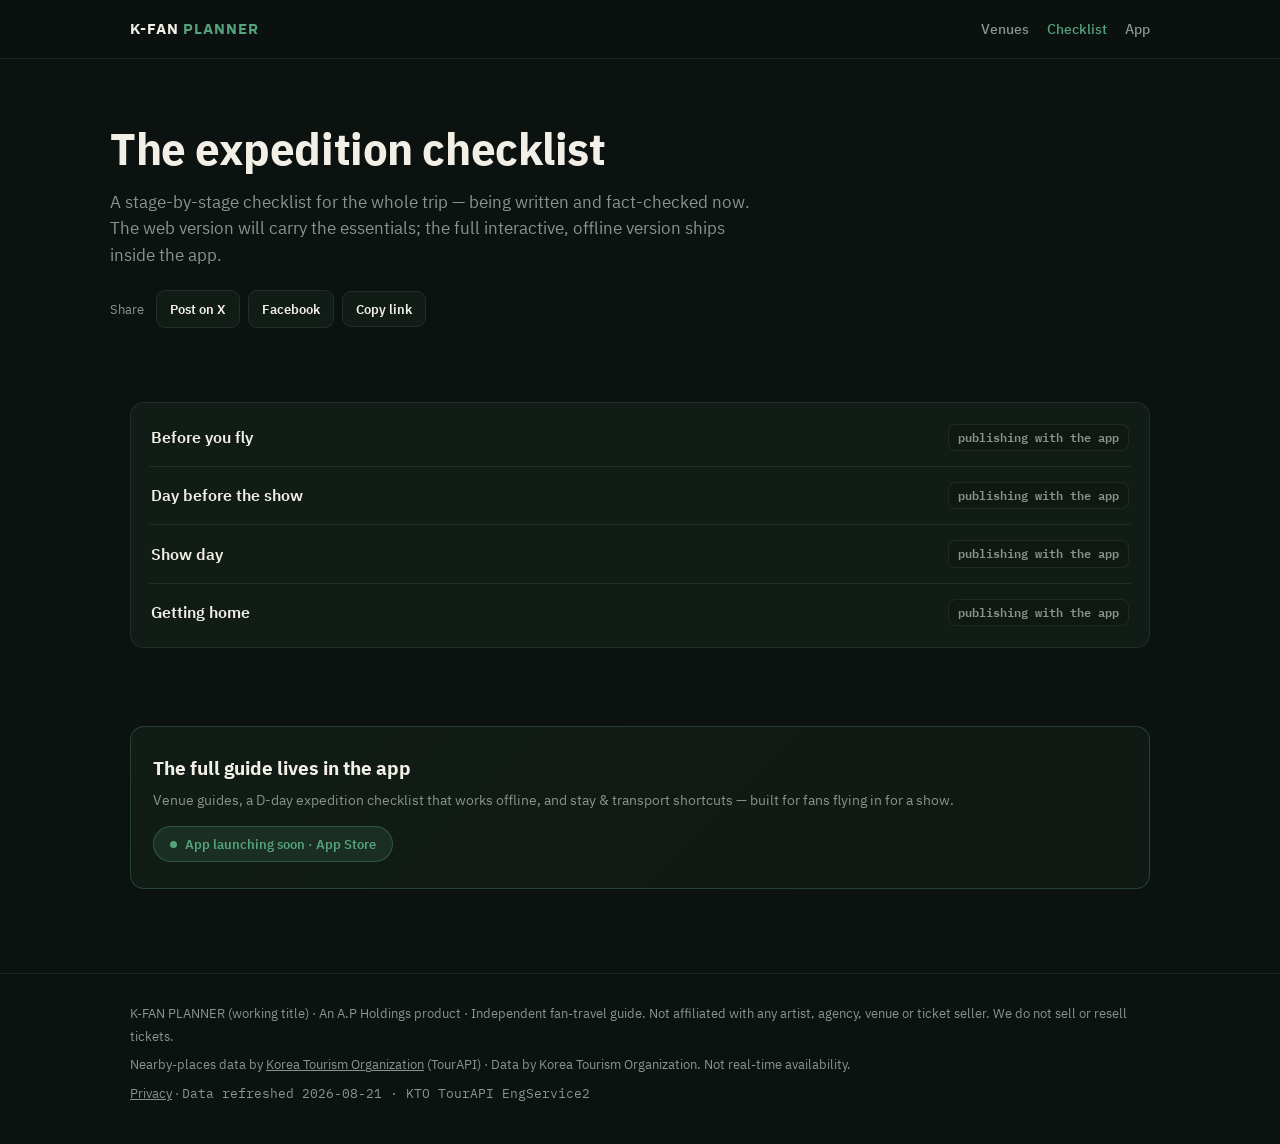
==== checklist.html @ c08cbb6b "K-FAN PLANNER 웹 v0.1 — 사이트 골격 (홈·공연장 5·서울아레나 선점·체크리스트·처리방침 자리) 이관서 KFAN_WEB_HANDOVER(2026-08-21) §7 " ====
<!DOCTYPE html>
<html lang="en">
<head>
<meta charset="utf-8">
<meta name="viewport" content="width=device-width, initial-scale=1">
<title>Concert Expedition Checklist — K-FAN PLANNER</title>
<meta name="description" content="The D-day checklist for K-pop concert trips to Korea. Full offline version ships with the app.">
<meta property="og:title" content="Concert Expedition Checklist — K-FAN PLANNER">
<meta property="og:description" content="The D-day checklist for K-pop concert trips to Korea. Full offline version ships with the app.">
<meta property="og:type" content="website">
<meta name="theme-color" content="#0B1210">
<link rel="preconnect" href="https://fonts.googleapis.com">
<link rel="preconnect" href="https://fonts.gstatic.com" crossorigin>
<link href="https://fonts.googleapis.com/css2?family=IBM+Plex+Sans+KR:wght@400;500;600;700&family=IBM+Plex+Mono:wght@400;600&display=swap" rel="stylesheet">
<link rel="stylesheet" href="assets/kfan.css">

</head>
<body>
<header class="site"><div class="wrap">
  <a class="logo" href="index.html">K-FAN <b>PLANNER</b></a>
  <nav class="main">
    <a href="index.html#venues" >Venues</a>
    <a href="checklist.html" class="on">Checklist</a>
    <a href="index.html#app" >App</a>
  </nav>
</div></header>
<div class="hero wrap">
  <h1>The expedition checklist</h1>
  <p class="lede">A stage-by-stage checklist for the whole trip &mdash; being written and fact-checked now.
  The web version will carry the essentials; the full interactive, offline version ships inside the app.</p>
  <div class="share"><span>Share</span>
  <a data-share="x" href="#">Post on X</a>
  <a data-share="fb" href="#">Facebook</a>
  <button data-share="copy" type="button">Copy link</button>
</div>
</div>
<section><div class="wrap"><div class="card" style="padding:6px 18px"><div class="gsec"><div class="t"><span>Before you fly</span><span class="pending">publishing with the app</span></div></div>
<div class="gsec"><div class="t"><span>Day before the show</span><span class="pending">publishing with the app</span></div></div>
<div class="gsec"><div class="t"><span>Show day</span><span class="pending">publishing with the app</span></div></div>
<div class="gsec"><div class="t"><span>Getting home</span><span class="pending">publishing with the app</span></div></div></div></div></section>
<section id="app"><div class="wrap"><div class="appcta">
  <h2>The full guide lives in the app</h2>
  <p>Venue guides, a D-day expedition checklist that works offline, and stay &amp; transport shortcuts &mdash; built for fans flying in for a show.</p>
  <span class="badge-soon"><span class="dot"></span>App launching soon &middot; App Store</span>
</div></div></section>
<footer class="site"><div class="wrap">
  <div>K-FAN PLANNER (working title) &middot; An A.P Holdings product &middot; Independent fan-travel guide.
  Not affiliated with any artist, agency, venue or ticket seller. We do not sell or resell tickets.</div>
  <div style="margin-top:6px">Nearby-places data by <a href="https://knto.or.kr" rel="noopener" target="_blank">Korea Tourism Organization</a> (TourAPI) &middot; <span data-disclaimer></span></div>
  <div style="margin-top:6px"><a href="privacy.html">Privacy</a> &middot; <span id="dataStamp" class="mono"></span></div>
</div></footer>
<script src="assets/kfan.js"></script>
</body></html>
---- assets/kfan.css ----
/* K-FAN PLANNER — A.P common dark tokens */
:root{
  --ink:#0B1210; --panel:#121C17; --jade:#55A27C; --paper:#F2EFE6; --muted:#8A948D;
  --panel2:#0F1813; --line:rgba(242,239,230,.08); --jade-soft:rgba(85,162,124,.14);
  --r:14px; --maxw:1060px;
}
*{box-sizing:border-box}
html{scroll-behavior:smooth}
body{margin:0; background:var(--ink); color:var(--paper);
  font-family:"IBM Plex Sans KR","IBM Plex Sans",system-ui,sans-serif; line-height:1.6}
code,.mono{font-family:"IBM Plex Mono",ui-monospace,monospace}
a{color:var(--jade); text-decoration:none}
a:hover{text-decoration:underline}
img{max-width:100%}
.wrap{max-width:var(--maxw); margin:0 auto; padding:0 20px}

/* header */
header.site{position:sticky; top:0; z-index:50; background:rgba(11,18,16,.92);
  backdrop-filter:blur(8px); border-bottom:1px solid var(--line)}
header.site .wrap{display:flex; align-items:center; justify-content:space-between; height:58px}
.logo{font-weight:700; letter-spacing:.06em; color:var(--paper); font-size:15px}
.logo b{color:var(--jade)}
nav.main{display:flex; gap:18px; font-size:13.5px}
nav.main a{color:var(--muted); font-weight:500}
nav.main a:hover{color:var(--paper); text-decoration:none}
nav.main a.on{color:var(--jade)}

/* hero */
.hero{padding:64px 0 40px}
.hero h1{font-size:clamp(28px,5.4vw,44px); line-height:1.18; margin:0 0 14px; letter-spacing:-.01em}
.hero h1 em{color:var(--jade); font-style:normal}
.hero p.lede{color:var(--muted); font-size:16.5px; max-width:640px; margin:0 0 22px}
.badge-soon{display:inline-flex; align-items:center; gap:8px; background:var(--jade-soft);
  color:var(--jade); border:1px solid rgba(85,162,124,.35); border-radius:999px;
  padding:7px 16px; font-size:13px; font-weight:600}
.badge-soon .dot{width:7px; height:7px; border-radius:50%; background:var(--jade);
  animation:pulse 2s infinite}
@keyframes pulse{0%,100%{opacity:1}50%{opacity:.35}}

/* cards */
.grid{display:grid; gap:14px}
.grid.v3{grid-template-columns:repeat(auto-fill,minmax(230px,1fr))}
.card{background:var(--panel); border:1px solid var(--line); border-radius:var(--r); padding:18px}
.card h3{margin:0 0 4px; font-size:16.5px}
.card .sub{color:var(--muted); font-size:13px}
a.card{display:block; color:var(--paper); transition:.15s}
a.card:hover{text-decoration:none; border-color:rgba(85,162,124,.45); transform:translateY(-2px)}
.cap{font-family:"IBM Plex Mono",monospace; color:var(--jade); font-size:12.5px; margin-top:8px}

section{padding:34px 0}
h2.sec{font-size:21px; margin:0 0 6px}
p.secsub{color:var(--muted); font-size:14px; margin:0 0 18px}

/* venue guide sections */
.gsec{border-bottom:1px solid var(--line); padding:15px 2px}
.gsec:last-child{border-bottom:0}
.gsec .t{font-weight:600; font-size:15.5px; display:flex; justify-content:space-between; align-items:center; gap:10px}
.gsec .pending{color:var(--muted); font-size:12px; font-family:"IBM Plex Mono",monospace;
  background:var(--panel2); border:1px solid var(--line); border-radius:8px; padding:3px 9px; white-space:nowrap}

/* data lists */
.pois{display:grid; gap:10px; grid-template-columns:repeat(auto-fill,minmax(250px,1fr))}
.poi{display:flex; gap:12px; background:var(--panel); border:1px solid var(--line);
  border-radius:12px; padding:12px; align-items:center}
.poi img{width:56px; height:56px; border-radius:9px; object-fit:cover; flex:none; background:var(--panel2)}
.poi .noimg{width:56px; height:56px; border-radius:9px; flex:none; background:var(--panel2);
  display:flex; align-items:center; justify-content:center; color:var(--muted); font-size:20px}
.poi .t{font-size:13.5px; font-weight:600; line-height:1.35}
.poi .d{color:var(--muted); font-size:12px; margin-top:3px; font-family:"IBM Plex Mono",monospace}
.attribution{color:var(--muted); font-size:12px; margin-top:14px; line-height:1.6}

/* buttons */
.btnrow{display:flex; gap:10px; flex-wrap:wrap; margin-top:16px}
.btn{display:inline-flex; align-items:center; gap:8px; border-radius:11px; padding:11px 18px;
  font-size:14px; font-weight:600; border:1px solid var(--line); color:var(--paper);
  background:var(--panel); cursor:pointer; font-family:inherit}
.btn:hover{text-decoration:none; border-color:rgba(85,162,124,.5)}
.btn.jade{background:var(--jade); border-color:var(--jade); color:#0B1210}
.btn.jade:hover{filter:brightness(1.08)}

/* share */
.share{display:flex; gap:8px; align-items:center; margin-top:20px}
.share span{color:var(--muted); font-size:12.5px; margin-right:4px}
.share button,.share a{background:var(--panel); border:1px solid var(--line); color:var(--paper);
  border-radius:9px; padding:8px 13px; font-size:12.5px; cursor:pointer; font-family:inherit; font-weight:600}
.share button:hover,.share a:hover{border-color:rgba(85,162,124,.5); text-decoration:none}

/* app cta */
.appcta{background:linear-gradient(135deg, var(--panel), var(--panel2));
  border:1px solid rgba(85,162,124,.3); border-radius:var(--r); padding:26px 22px; margin:10px 0}
.appcta h2{margin:0 0 6px; font-size:19px}
.appcta p{color:var(--muted); font-size:14px; margin:0 0 14px}

footer.site{border-top:1px solid var(--line); margin-top:40px; padding:28px 0 40px;
  color:var(--muted); font-size:12.5px; line-height:1.8}
footer.site a{color:var(--muted); text-decoration:underline}

.crumb{color:var(--muted); font-size:13px; padding-top:18px}
.crumb a{color:var(--muted)}
.datanote{display:none; color:var(--muted); font-size:13px; background:var(--panel2);
  border:1px solid var(--line); border-radius:10px; padding:12px 14px}

@media (max-width:640px){
  nav.main{gap:12px; font-size:12.5px}
  .hero{padding:44px 0 30px}
  .pois{grid-template-columns:1fr}
}
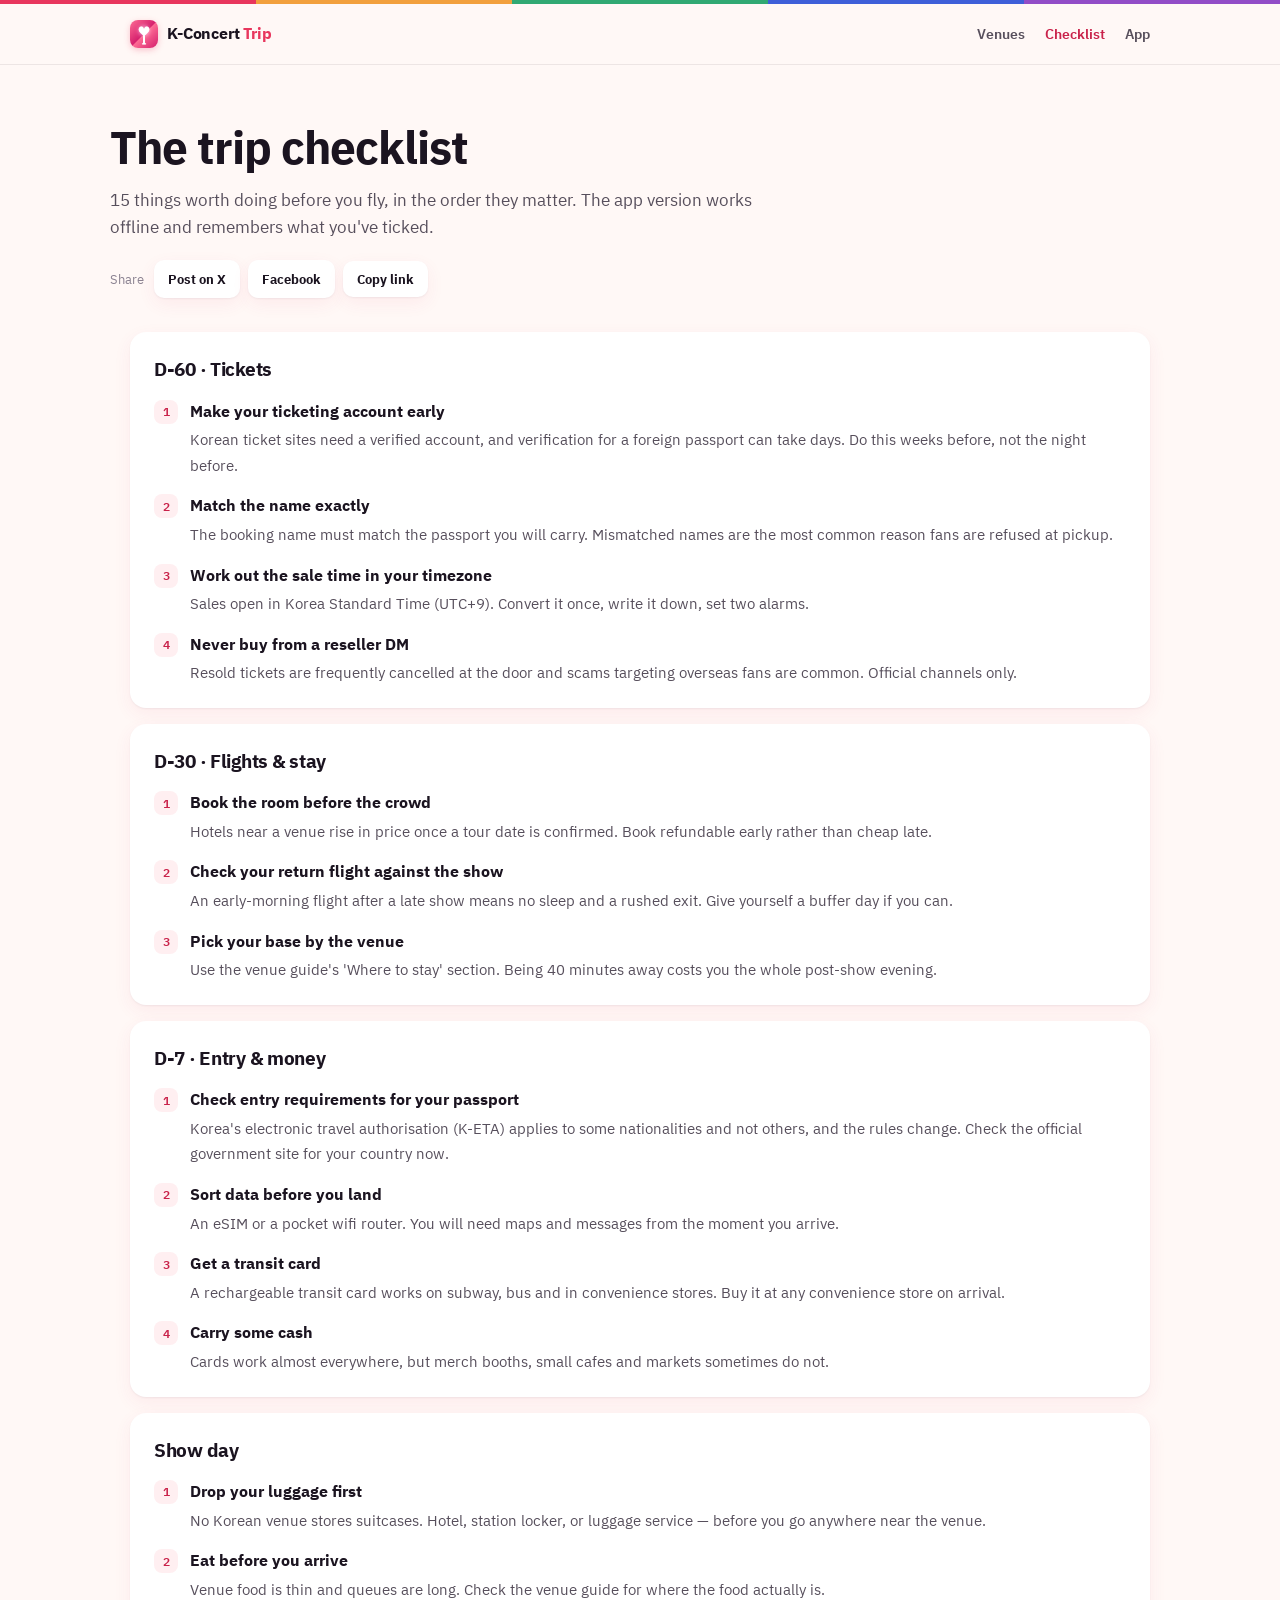
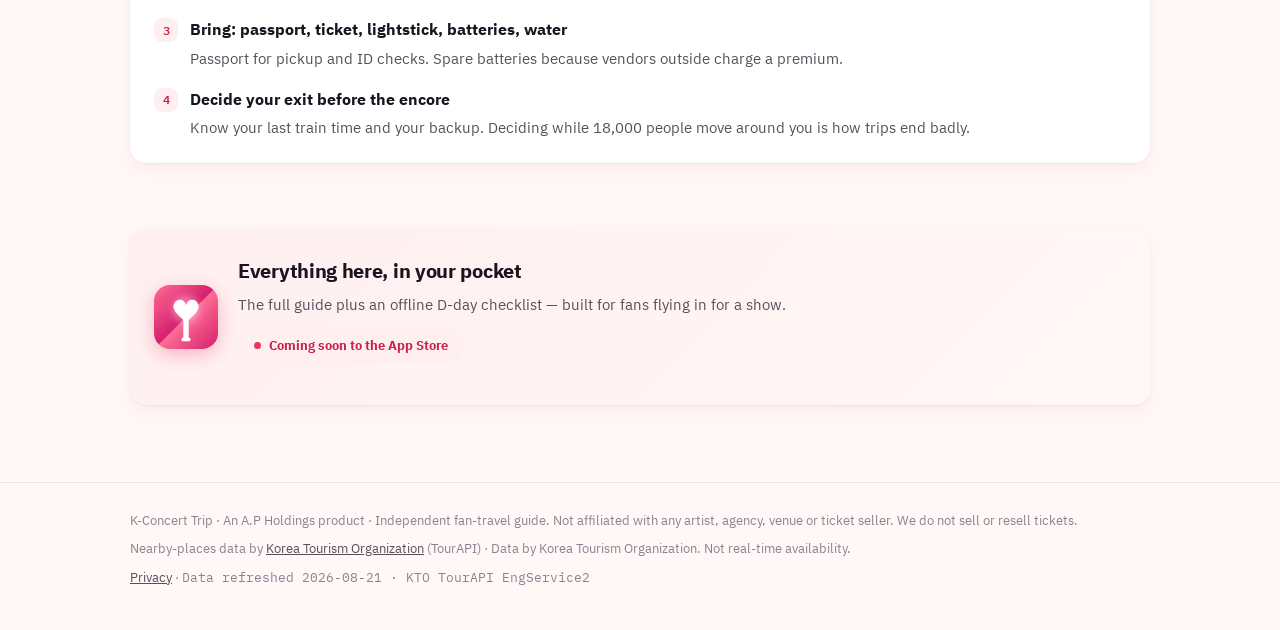
==== commit 633f2646: "v0.3 real content (35 sections + checklist), K-Concert Trip rebrand, light saekdong theme" ====
--- a/checklist.html
+++ b/checklist.html
@@ -3,12 +3,19 @@
 <head>
 <meta charset="utf-8">
 <meta name="viewport" content="width=device-width, initial-scale=1">
-<title>Concert Expedition Checklist — K-FAN PLANNER</title>
-<meta name="description" content="The D-day checklist for K-pop concert trips to Korea. Full offline version ships with the app.">
-<meta property="og:title" content="Concert Expedition Checklist — K-FAN PLANNER">
-<meta property="og:description" content="The D-day checklist for K-pop concert trips to Korea. Full offline version ships with the app.">
+<title>Concert trip checklist — D-60 to show day | K-Concert Trip</title>
+<meta name="description" content="A staged checklist for K-pop concert trips to Korea: ticketing accounts, flights and stays, entry and money, and show-day timing.">
+<link rel="canonical" href="https://cksals00-ai.github.io/kfan-web/checklist.html">
+<meta property="og:title" content="Concert trip checklist — D-60 to show day | K-Concert Trip">
+<meta property="og:description" content="A staged checklist for K-pop concert trips to Korea: ticketing accounts, flights and stays, entry and money, and show-day timing.">
 <meta property="og:type" content="website">
-<meta name="theme-color" content="#0B1210">
+<meta property="og:url" content="https://cksals00-ai.github.io/kfan-web/checklist.html">
+<meta property="og:image" content="https://cksals00-ai.github.io/kfan-web/assets/icons/kfan_icon_512.png">
+<meta name="twitter:card" content="summary">
+<meta name="theme-color" content="#FFF8F6">
+<link rel="icon" type="image/png" sizes="32x32" href="assets/icons/kfan_icon_32.png">
+<link rel="icon" type="image/png" sizes="192x192" href="assets/icons/kfan_icon_192.png">
+<link rel="apple-touch-icon" href="assets/icons/kfan_icon_180.png">
 <link rel="preconnect" href="https://fonts.googleapis.com">
 <link rel="preconnect" href="https://fonts.gstatic.com" crossorigin>
 <link href="https://fonts.googleapis.com/css2?family=IBM+Plex+Sans+KR:wght@400;500;600;700&family=IBM+Plex+Mono:wght@400;600&display=swap" rel="stylesheet">
@@ -16,35 +23,35 @@
 
 </head>
 <body>
-<header class="site"><div class="wrap">
-  <a class="logo" href="index.html">K-FAN <b>PLANNER</b></a>
+<header class="site"><div class="saekdong" aria-hidden="true"><i></i><i></i><i></i><i></i><i></i></div><div class="wrap bar">
+  <a class="logo" href="index.html"><img src="assets/icons/kfan_icon_192.png" alt="K-Concert Trip" width="28" height="28"><span class="wm">K-Concert <b>Trip</b></span></a>
   <nav class="main">
     <a href="index.html#venues" >Venues</a>
     <a href="checklist.html" class="on">Checklist</a>
-    <a href="index.html#app" >App</a>
+    <a href="index.html#app">App</a>
   </nav>
 </div></header>
 <div class="hero wrap">
-  <h1>The expedition checklist</h1>
-  <p class="lede">A stage-by-stage checklist for the whole trip &mdash; being written and fact-checked now.
-  The web version will carry the essentials; the full interactive, offline version ships inside the app.</p>
+  <h1>The trip checklist</h1>
+  <p class="lede">15 things worth doing before you fly, in the order they matter.
+  The app version works offline and remembers what you've ticked.</p>
   <div class="share"><span>Share</span>
   <a data-share="x" href="#">Post on X</a>
   <a data-share="fb" href="#">Facebook</a>
   <button data-share="copy" type="button">Copy link</button>
 </div>
 </div>
-<section><div class="wrap"><div class="card" style="padding:6px 18px"><div class="gsec"><div class="t"><span>Before you fly</span><span class="pending">publishing with the app</span></div></div>
-<div class="gsec"><div class="t"><span>Day before the show</span><span class="pending">publishing with the app</span></div></div>
-<div class="gsec"><div class="t"><span>Show day</span><span class="pending">publishing with the app</span></div></div>
-<div class="gsec"><div class="t"><span>Getting home</span><span class="pending">publishing with the app</span></div></div></div></div></section>
+<div class="wrap guide"><section class="gsec"><h2 class="gh"><span>D-60 · Tickets</span></h2><ol class="clist"><li><b>Make your ticketing account early</b><span>Korean ticket sites need a verified account, and verification for a foreign passport can take days. Do this weeks before, not the night before.</span></li><li><b>Match the name exactly</b><span>The booking name must match the passport you will carry. Mismatched names are the most common reason fans are refused at pickup.</span></li><li><b>Work out the sale time in your timezone</b><span>Sales open in Korea Standard Time (UTC+9). Convert it once, write it down, set two alarms.</span></li><li><b>Never buy from a reseller DM</b><span>Resold tickets are frequently cancelled at the door and scams targeting overseas fans are common. Official channels only.</span></li></ol></section><section class="gsec"><h2 class="gh"><span>D-30 · Flights &amp; stay</span></h2><ol class="clist"><li><b>Book the room before the crowd</b><span>Hotels near a venue rise in price once a tour date is confirmed. Book refundable early rather than cheap late.</span></li><li><b>Check your return flight against the show</b><span>An early-morning flight after a late show means no sleep and a rushed exit. Give yourself a buffer day if you can.</span></li><li><b>Pick your base by the venue</b><span>Use the venue guide&#x27;s &#x27;Where to stay&#x27; section. Being 40 minutes away costs you the whole post-show evening.</span></li></ol></section><section class="gsec"><h2 class="gh"><span>D-7 · Entry &amp; money</span></h2><ol class="clist"><li><b>Check entry requirements for your passport</b><span>Korea&#x27;s electronic travel authorisation (K-ETA) applies to some nationalities and not others, and the rules change. Check the official government site for your country now.</span></li><li><b>Sort data before you land</b><span>An eSIM or a pocket wifi router. You will need maps and messages from the moment you arrive.</span></li><li><b>Get a transit card</b><span>A rechargeable transit card works on subway, bus and in convenience stores. Buy it at any convenience store on arrival.</span></li><li><b>Carry some cash</b><span>Cards work almost everywhere, but merch booths, small cafes and markets sometimes do not.</span></li></ol></section><section class="gsec"><h2 class="gh"><span>Show day</span></h2><ol class="clist"><li><b>Drop your luggage first</b><span>No Korean venue stores suitcases. Hotel, station locker, or luggage service — before you go anywhere near the venue.</span></li><li><b>Eat before you arrive</b><span>Venue food is thin and queues are long. Check the venue guide for where the food actually is.</span></li><li><b>Bring: passport, ticket, lightstick, batteries, water</b><span>Passport for pickup and ID checks. Spare batteries because vendors outside charge a premium.</span></li><li><b>Decide your exit before the encore</b><span>Know your last train time and your backup. Deciding while 18,000 people move around you is how trips end badly.</span></li></ol></section></div>
 <section id="app"><div class="wrap"><div class="appcta">
-  <h2>The full guide lives in the app</h2>
-  <p>Venue guides, a D-day expedition checklist that works offline, and stay &amp; transport shortcuts &mdash; built for fans flying in for a show.</p>
-  <span class="badge-soon"><span class="dot"></span>App launching soon &middot; App Store</span>
+  <img src="assets/icons/kfan_icon_192.png" alt="" width="64" height="64" class="appicon">
+  <div>
+    <h2>Everything here, in your pocket</h2>
+    <p>The full guide plus an offline D-day checklist &mdash; built for fans flying in for a show.</p>
+    <span class="badge-soon"><span class="dot"></span>Coming soon to the App Store</span>
+  </div>
 </div></div></section>
 <footer class="site"><div class="wrap">
-  <div>K-FAN PLANNER (working title) &middot; An A.P Holdings product &middot; Independent fan-travel guide.
+  <div>K-Concert Trip &middot; An A.P Holdings product &middot; Independent fan-travel guide.
   Not affiliated with any artist, agency, venue or ticket seller. We do not sell or resell tickets.</div>
   <div style="margin-top:6px">Nearby-places data by <a href="https://knto.or.kr" rel="noopener" target="_blank">Korea Tourism Organization</a> (TourAPI) &middot; <span data-disclaimer></span></div>
   <div style="margin-top:6px"><a href="privacy.html">Privacy</a> &middot; <span id="dataStamp" class="mono"></span></div>
--- a/assets/kfan.css
+++ b/assets/kfan.css
@@ -1,107 +1,164 @@
-/* K-FAN PLANNER — A.P common dark tokens */
+/* K-Concert Trip — light brand (handover rev.2026-08-21, 밝은 톤 + 색동)
+   surfaces  page #FFF8F6 / card #FFFFFF / tinted #FFEFF1
+   text      primary #1B1420 / secondary #574F5C / tertiary #8B8291
+   accent    #E8365D  · saekdong 적황녹청자
+   Cards use soft tinted shadows, not dark borders. */
 :root{
-  --ink:#0B1210; --panel:#121C17; --jade:#55A27C; --paper:#F2EFE6; --muted:#8A948D;
-  --panel2:#0F1813; --line:rgba(242,239,230,.08); --jade-soft:rgba(85,162,124,.14);
-  --r:14px; --maxw:1060px;
+  --page:#FFF8F6; --card:#FFFFFF; --tint:#FFEFF1;
+  --t1:#1B1420; --t2:#574F5C; --t3:#8B8291;
+  --accent:#E8365D; --accent-ink:#C9224A;          /* -ink = text-safe on white */
+  --sd-red:#E8365D; --sd-yel:#F2A03D; --sd-grn:#31A973; --sd-blu:#3E5FD9; --sd-pur:#924DC7;
+  --line:rgba(27,20,32,.08);
+  --sh:0 1px 2px rgba(27,20,32,.05), 0 6px 18px rgba(232,54,93,.07);
+  --sh-lift:0 2px 6px rgba(27,20,32,.06), 0 14px 32px rgba(232,54,93,.13);
+  --r:16px; --maxw:1060px;
 }
 *{box-sizing:border-box}
 html{scroll-behavior:smooth}
-body{margin:0; background:var(--ink); color:var(--paper);
-  font-family:"IBM Plex Sans KR","IBM Plex Sans",system-ui,sans-serif; line-height:1.6}
+body{margin:0; background:var(--page); color:var(--t1);
+  font-family:"IBM Plex Sans KR","IBM Plex Sans",system-ui,sans-serif; line-height:1.6;
+  -webkit-font-smoothing:antialiased}
 code,.mono{font-family:"IBM Plex Mono",ui-monospace,monospace}
-a{color:var(--jade); text-decoration:none}
+a{color:var(--accent-ink); text-decoration:none}
 a:hover{text-decoration:underline}
 img{max-width:100%}
 .wrap{max-width:var(--maxw); margin:0 auto; padding:0 20px}
 
-/* header */
-header.site{position:sticky; top:0; z-index:50; background:rgba(11,18,16,.92);
-  backdrop-filter:blur(8px); border-bottom:1px solid var(--line)}
-header.site .wrap{display:flex; align-items:center; justify-content:space-between; height:58px}
-.logo{font-weight:700; letter-spacing:.06em; color:var(--paper); font-size:15px}
-.logo b{color:var(--jade)}
-nav.main{display:flex; gap:18px; font-size:13.5px}
-nav.main a{color:var(--muted); font-weight:500}
-nav.main a:hover{color:var(--paper); text-decoration:none}
-nav.main a.on{color:var(--jade)}
+/* ── saekdong signature band ── */
+.saekdong{height:4px; display:flex; width:100%}
+.saekdong i{flex:1}
+.saekdong i:nth-child(1){background:var(--sd-red)}
+.saekdong i:nth-child(2){background:var(--sd-yel)}
+.saekdong i:nth-child(3){background:var(--sd-grn)}
+.saekdong i:nth-child(4){background:var(--sd-blu)}
+.saekdong i:nth-child(5){background:var(--sd-pur)}
 
-/* hero */
-.hero{padding:64px 0 40px}
-.hero h1{font-size:clamp(28px,5.4vw,44px); line-height:1.18; margin:0 0 14px; letter-spacing:-.01em}
-.hero h1 em{color:var(--jade); font-style:normal}
-.hero p.lede{color:var(--muted); font-size:16.5px; max-width:640px; margin:0 0 22px}
-.badge-soon{display:inline-flex; align-items:center; gap:8px; background:var(--jade-soft);
-  color:var(--jade); border:1px solid rgba(85,162,124,.35); border-radius:999px;
-  padding:7px 16px; font-size:13px; font-weight:600}
-.badge-soon .dot{width:7px; height:7px; border-radius:50%; background:var(--jade);
-  animation:pulse 2s infinite}
-@keyframes pulse{0%,100%{opacity:1}50%{opacity:.35}}
+/* ── header ── */
+header.site{position:sticky; top:0; z-index:50; background:rgba(255,248,246,.93);
+  backdrop-filter:blur(10px); box-shadow:0 1px 0 var(--line)}
+header.site .bar{display:flex; align-items:center; justify-content:space-between; height:60px}
+.logo{font-weight:700; letter-spacing:-.01em; color:var(--t1); font-size:16px;
+  display:inline-flex; align-items:center; gap:9px}
+.logo:hover{text-decoration:none}
+.logo img{border-radius:8px; display:block; box-shadow:0 2px 6px rgba(232,54,93,.28)}
+.logo b{color:var(--accent)}
+nav.main{display:flex; gap:20px; font-size:14px}
+nav.main a{color:var(--t2); font-weight:600}
+nav.main a:hover{color:var(--t1); text-decoration:none}
+nav.main a.on{color:var(--accent-ink)}
 
-/* cards */
-.grid{display:grid; gap:14px}
-.grid.v3{grid-template-columns:repeat(auto-fill,minmax(230px,1fr))}
-.card{background:var(--panel); border:1px solid var(--line); border-radius:var(--r); padding:18px}
-.card h3{margin:0 0 4px; font-size:16.5px}
-.card .sub{color:var(--muted); font-size:13px}
-a.card{display:block; color:var(--paper); transition:.15s}
-a.card:hover{text-decoration:none; border-color:rgba(85,162,124,.45); transform:translateY(-2px)}
-.cap{font-family:"IBM Plex Mono",monospace; color:var(--jade); font-size:12.5px; margin-top:8px}
+/* ── hero ── */
+.hero{padding:56px 0 34px}
+.hero h1{font-size:clamp(30px,5.6vw,46px); line-height:1.16; margin:0 0 14px; letter-spacing:-.022em}
+.hero h1 em{color:var(--accent); font-style:normal}
+.hero p.lede{color:var(--t2); font-size:16.5px; max-width:660px; margin:0 0 20px}
+.badge-soon{display:inline-flex; align-items:center; gap:8px; background:var(--tint);
+  color:var(--accent-ink); border-radius:999px; padding:7px 16px; font-size:13px; font-weight:700;
+  margin-bottom:16px}
+.badge-soon .dot{width:7px; height:7px; border-radius:50%; background:var(--accent); animation:pulse 2s infinite}
+@keyframes pulse{0%,100%{opacity:1}50%{opacity:.3}}
+.krname{color:var(--t3); font-size:14px; margin:-8px 0 12px}
+.cap{color:var(--t3); font-size:13px; font-family:"IBM Plex Mono",monospace}
 
-section{padding:34px 0}
-h2.sec{font-size:21px; margin:0 0 6px}
-p.secsub{color:var(--muted); font-size:14px; margin:0 0 18px}
+/* ── cards ── */
+.grid{display:grid; gap:16px}
+.grid.v3{grid-template-columns:repeat(auto-fill,minmax(240px,1fr))}
+.card{background:var(--card); border-radius:var(--r); padding:20px; box-shadow:var(--sh)}
+.card h3{margin:0 0 5px; font-size:17px; letter-spacing:-.01em}
+.card .sub{color:var(--t2); font-size:14px}
+a.card{display:block; color:var(--t1); transition:transform .16s, box-shadow .16s}
+a.card:hover{text-decoration:none; transform:translateY(-3px); box-shadow:var(--sh-lift)}
+.vcard{position:relative; overflow:hidden; padding-top:22px}
+.vcard::before{content:""; position:absolute; inset:0 0 auto 0; height:4px;
+  background:linear-gradient(90deg,var(--sd-red) 0 20%,var(--sd-yel) 20% 40%,var(--sd-grn) 40% 60%,var(--sd-blu) 60% 80%,var(--sd-pur) 80% 100%)}
+.vcard .sub{margin-bottom:9px; min-height:44px}
 
-/* venue guide sections */
-.gsec{border-bottom:1px solid var(--line); padding:15px 2px}
-.gsec:last-child{border-bottom:0}
-.gsec .t{font-weight:600; font-size:15.5px; display:flex; justify-content:space-between; align-items:center; gap:10px}
-.gsec .pending{color:var(--muted); font-size:12px; font-family:"IBM Plex Mono",monospace;
-  background:var(--panel2); border:1px solid var(--line); border-radius:8px; padding:3px 9px; white-space:nowrap}
+section{padding:32px 0}
+h2.sec{font-size:22px; margin:0 0 6px; letter-spacing:-.015em}
+p.secsub{color:var(--t2); font-size:14.5px; margin:0 0 18px}
 
-/* data lists */
-.pois{display:grid; gap:10px; grid-template-columns:repeat(auto-fill,minmax(250px,1fr))}
-.poi{display:flex; gap:12px; background:var(--panel); border:1px solid var(--line);
-  border-radius:12px; padding:12px; align-items:center}
-.poi img{width:56px; height:56px; border-radius:9px; object-fit:cover; flex:none; background:var(--panel2)}
-.poi .noimg{width:56px; height:56px; border-radius:9px; flex:none; background:var(--panel2);
-  display:flex; align-items:center; justify-content:center; color:var(--muted); font-size:20px}
-.poi .t{font-size:13.5px; font-weight:600; line-height:1.35}
-.poi .d{color:var(--muted); font-size:12px; margin-top:3px; font-family:"IBM Plex Mono",monospace}
-.attribution{color:var(--muted); font-size:12px; margin-top:14px; line-height:1.6}
+/* ── guide sections ── */
+.guide{padding-bottom:8px}
+.gsec{background:var(--card); border-radius:var(--r); padding:22px 24px; margin-bottom:16px;
+  box-shadow:var(--sh)}
+.gh{display:flex; align-items:center; gap:12px; margin:0 0 14px; font-size:19px; letter-spacing:-.015em}
+.sicon{width:24px; height:24px; flex:none; color:var(--accent);
+  background:var(--tint); border-radius:8px; padding:4px}
+.gbody{margin:0; padding:0; list-style:none; display:grid; gap:10px}
+.gbody li{position:relative; padding-left:17px; color:var(--t1); font-size:15.5px; line-height:1.66}
+.gbody li::before{content:""; position:absolute; left:0; top:10px; width:6px; height:6px;
+  border-radius:50%; background:var(--accent); opacity:.5}
+.tip{margin-top:16px; background:#FFF6E8; border-left:3px solid var(--sd-yel);
+  border-radius:0 11px 11px 0; padding:12px 16px; font-size:14.5px; line-height:1.62; color:var(--t1)}
+.tiplabel{display:block; font-family:"IBM Plex Mono",monospace; font-size:10.5px; font-weight:600;
+  letter-spacing:.09em; text-transform:uppercase; color:#9A6412; margin-bottom:5px}
 
-/* buttons */
-.btnrow{display:flex; gap:10px; flex-wrap:wrap; margin-top:16px}
-.btn{display:inline-flex; align-items:center; gap:8px; border-radius:11px; padding:11px 18px;
-  font-size:14px; font-weight:600; border:1px solid var(--line); color:var(--paper);
-  background:var(--panel); cursor:pointer; font-family:inherit}
-.btn:hover{text-decoration:none; border-color:rgba(85,162,124,.5)}
-.btn.jade{background:var(--jade); border-color:var(--jade); color:#0B1210}
-.btn.jade:hover{filter:brightness(1.08)}
+/* ── checklist ── */
+.clist{margin:0; padding:0; list-style:none; counter-reset:ci; display:grid; gap:15px}
+.clist li{counter-increment:ci; position:relative; padding-left:36px}
+.clist li::before{content:counter(ci); position:absolute; left:0; top:1px; width:24px; height:24px;
+  border-radius:8px; background:var(--tint); color:var(--accent-ink);
+  font-family:"IBM Plex Mono",monospace; font-size:12px; font-weight:600;
+  display:flex; align-items:center; justify-content:center}
+.clist li b{display:block; font-size:16px; margin-bottom:3px}
+.clist li span{color:var(--t2); font-size:14.5px; line-height:1.62}
 
-/* share */
-.share{display:flex; gap:8px; align-items:center; margin-top:20px}
-.share span{color:var(--muted); font-size:12.5px; margin-right:4px}
-.share button,.share a{background:var(--panel); border:1px solid var(--line); color:var(--paper);
-  border-radius:9px; padding:8px 13px; font-size:12.5px; cursor:pointer; font-family:inherit; font-weight:600}
-.share button:hover,.share a:hover{border-color:rgba(85,162,124,.5); text-decoration:none}
+/* ── POI data lists ── */
+.pois{display:grid; gap:12px; grid-template-columns:repeat(auto-fill,minmax(255px,1fr))}
+.poi{display:flex; gap:13px; background:var(--card); border-radius:13px; padding:13px;
+  align-items:center; box-shadow:var(--sh)}
+.poi img{width:58px; height:58px; border-radius:10px; object-fit:cover; flex:none; background:var(--tint)}
+.poi .noimg{width:58px; height:58px; border-radius:10px; flex:none; background:var(--tint);
+  display:flex; align-items:center; justify-content:center; color:var(--accent); font-size:20px; opacity:.6}
+.poi .t{font-size:14px; font-weight:700; line-height:1.35}
+.poi .d{color:var(--t3); font-size:12px; margin-top:3px; font-family:"IBM Plex Mono",monospace}
+.krchip{display:inline-block; margin-left:6px; vertical-align:1px; font-family:"IBM Plex Mono",monospace;
+  font-size:9.5px; font-weight:600; color:#1F7A52; background:rgba(49,169,115,.13);
+  border-radius:5px; padding:1px 5px; letter-spacing:.05em}
+.attribution{color:var(--t3); font-size:12px; margin-top:14px; line-height:1.6}
 
-/* app cta */
-.appcta{background:linear-gradient(135deg, var(--panel), var(--panel2));
-  border:1px solid rgba(85,162,124,.3); border-radius:var(--r); padding:26px 22px; margin:10px 0}
-.appcta h2{margin:0 0 6px; font-size:19px}
-.appcta p{color:var(--muted); font-size:14px; margin:0 0 14px}
+/* ── buttons ── */
+.btnrow{display:flex; gap:10px; flex-wrap:wrap; margin-top:18px}
+.btn{display:inline-flex; align-items:center; gap:8px; border-radius:12px; padding:12px 20px;
+  font-size:14.5px; font-weight:700; color:var(--t1); background:var(--card);
+  box-shadow:var(--sh); cursor:pointer; border:0; font-family:inherit}
+.btn:hover{text-decoration:none; box-shadow:var(--sh-lift)}
+.btn.jade{background:var(--accent); color:#fff}
+.btn.jade:hover{filter:brightness(1.06)}
 
-footer.site{border-top:1px solid var(--line); margin-top:40px; padding:28px 0 40px;
-  color:var(--muted); font-size:12.5px; line-height:1.8}
-footer.site a{color:var(--muted); text-decoration:underline}
+/* ── share ── */
+.share{display:flex; gap:8px; align-items:center; flex-wrap:wrap; margin-top:20px}
+.share span{color:var(--t3); font-size:12.5px; margin-right:2px}
+.share button,.share a{background:var(--card); color:var(--t1); box-shadow:var(--sh);
+  border:0; border-radius:10px; padding:9px 14px; font-size:12.5px; cursor:pointer;
+  font-family:inherit; font-weight:700}
+.share button:hover,.share a:hover{text-decoration:none; box-shadow:var(--sh-lift)}
 
-.crumb{color:var(--muted); font-size:13px; padding-top:18px}
-.crumb a{color:var(--muted)}
-.datanote{display:none; color:var(--muted); font-size:13px; background:var(--panel2);
-  border:1px solid var(--line); border-radius:10px; padding:12px 14px}
+/* ── app cta ── */
+.appcta{background:linear-gradient(135deg,#FFEFF1,#FFF8F6); border-radius:var(--r);
+  padding:26px 24px; margin:10px 0; display:flex; gap:20px; align-items:center; box-shadow:var(--sh)}
+.appcta h2{margin:0 0 6px; font-size:20px; letter-spacing:-.015em}
+.appcta p{color:var(--t2); font-size:14.5px; margin:0 0 12px}
+.appicon{border-radius:16px; flex:none; box-shadow:0 6px 18px rgba(232,54,93,.3)}
+@media (max-width:560px){ .appcta{flex-direction:column; align-items:flex-start; gap:14px} }
+
+footer.site{margin-top:36px; padding:26px 0 42px; color:var(--t3); font-size:12.5px;
+  line-height:1.8; box-shadow:0 -1px 0 var(--line)}
+footer.site a{color:var(--t2); text-decoration:underline}
+
+.crumb{color:var(--t3); font-size:13px; padding-top:18px}
+.crumb a{color:var(--t3)}
+.datanote{display:none; color:var(--t2); font-size:13.5px; background:var(--card);
+  border-radius:12px; padding:13px 15px; box-shadow:var(--sh)}
 
 @media (max-width:640px){
-  nav.main{gap:12px; font-size:12.5px}
-  .hero{padding:44px 0 30px}
+  nav.main{gap:15px; font-size:13px}
+  .hero{padding:38px 0 26px}
   .pois{grid-template-columns:1fr}
+  .gsec{padding:20px 18px}
 }
+/* very narrow: mark only, so the wordmark can't crowd the nav */
+@media (max-width:430px){
+  .logo span.wm{display:none}
+  .logo{gap:0}
+}
